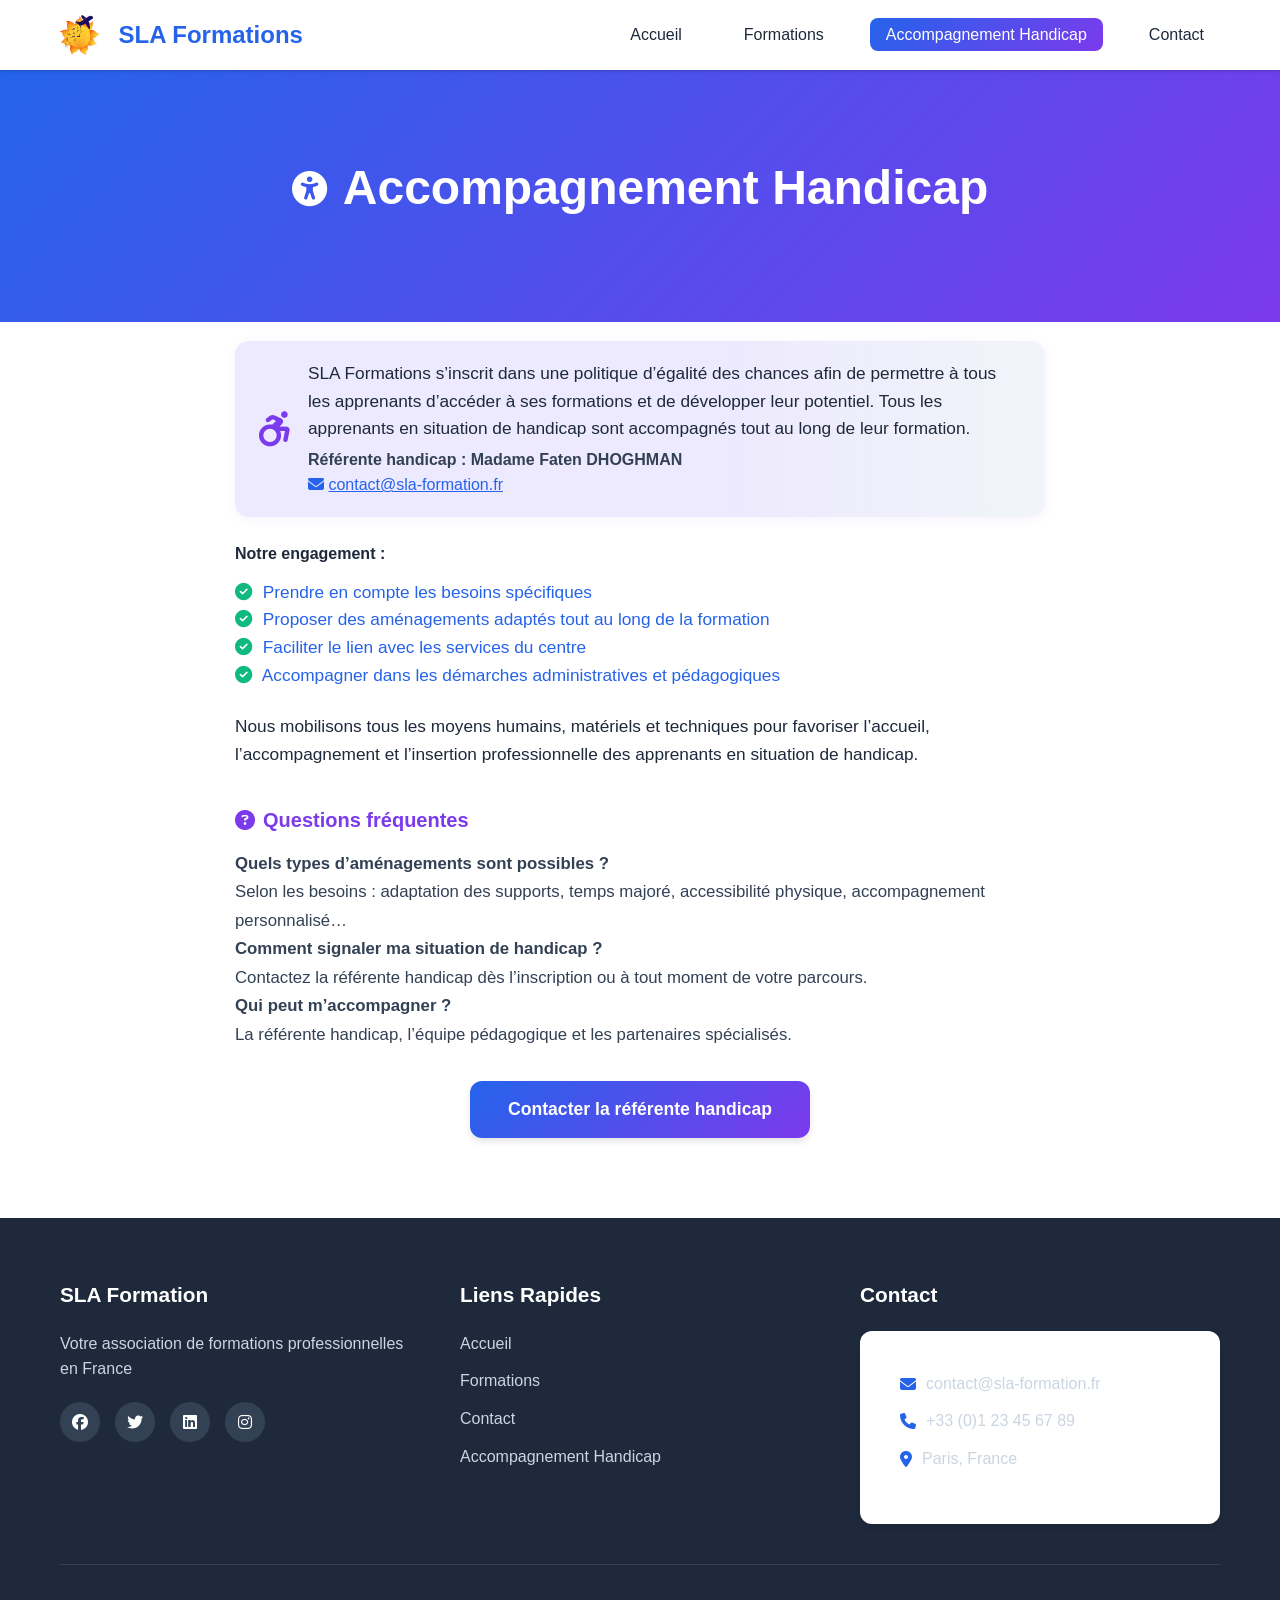
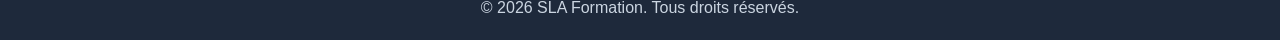
==== accompagnement-handicap.html @ e83dae28 "Initial commit: modernized and improved website design." ====
<!DOCTYPE html>
<html lang="fr">
<head>
    <meta charset="UTF-8">
    <meta name="viewport" content="width=device-width, initial-scale=1.0">
    <meta name="description" content="Accompagnement Handicap - SLA Formations">
    <title>Accompagnement Handicap | SLA Formations</title>
    <link rel="stylesheet" href="styles.css">
    <link rel="stylesheet" href="https://cdnjs.cloudflare.com/ajax/libs/font-awesome/6.4.0/css/all.min.css">
</head>
<body>
    <header>
        <nav class="navbar">
            <div class="container">
                <div class="logo">
                    <img src="images/sla_logo.png" alt="Logo SLA" style="height:40px; vertical-align:middle; margin-right:8px;">
                    <span>SLA Formations</span>
                </div>
                <button class="menu-toggle" id="menuToggle" aria-label="Menu">
                    <span></span>
                    <span></span>
                    <span></span>
                </button>
                <ul class="nav-menu" id="navMenu">
                    <li><a href="index.html">Accueil</a></li>
                    <li><a href="formations.html">Formations</a></li>
                    <li><a href="accompagnement-handicap.html" class="active">Accompagnement Handicap</a></li>
                    <li><a href="contact.html">Contact</a></li>
                </ul>
            </div>
        </nav>
    </header>
    <section class="page-header">
        <div class="container">
            <h1 style="display:flex;align-items:center;gap:16px;justify-content:center;">
                <i class="fa-solid fa-universal-access" style="color:white;font-size:2.2rem;"></i>
                Accompagnement Handicap
            </h1>
        </div>
    </section>
    <section class="about" style="padding-top: 0;">
        <div class="container" style="max-width: 850px;">
            <div class="accessibility-box" style="background:linear-gradient(90deg,#ede9fe 60%,#f1f5f9 100%);border-radius:14px;padding:1.2em 1.5em 1.2em 1.5em;box-shadow:0 2px 12px rgba(124,58,237,0.07);margin-bottom:1.5em;margin-top:1.2em;display:flex;align-items:center;gap:18px;">
                <i class="fa-solid fa-wheelchair-move" style="font-size:2.2rem;color:#7c3aed;"></i>
                <div>
                    <p style="font-size:1.08em;color:#1e293b;margin-bottom:0.2em;margin-top:0;">
                        SLA Formations s’inscrit dans une politique d’égalité des chances afin de permettre à tous les apprenants d’accéder à ses formations et de développer leur potentiel. Tous les apprenants en situation de handicap sont accompagnés tout au long de leur formation.
                    </p>
                    <p style="font-size:1em;color:#334155;margin:0;">
                        <strong>Référente handicap : Madame Faten DHOGHMAN</strong><br>
                        <i class="fa-solid fa-envelope" style="color:#2563eb;"></i> <a href="mailto:contact@sla-formation.fr" style="color:#2563eb;text-decoration:underline;">contact@sla-formation.fr</a>
                    </p>
                </div>
            </div>
            <div style="margin-bottom:1.5em;">
                <strong>Notre engagement :</strong>
                <ul style="margin-top:0.7em; margin-bottom:0.7em; color:#2563eb; font-size:1.08em;">
                    <li><i class="fa-solid fa-check-circle" style="color:#10b981;margin-right:6px;"></i> Prendre en compte les besoins spécifiques</li>
                    <li><i class="fa-solid fa-check-circle" style="color:#10b981;margin-right:6px;"></i> Proposer des aménagements adaptés tout au long de la formation</li>
                    <li><i class="fa-solid fa-check-circle" style="color:#10b981;margin-right:6px;"></i> Faciliter le lien avec les services du centre</li>
                    <li><i class="fa-solid fa-check-circle" style="color:#10b981;margin-right:6px;"></i> Accompagner dans les démarches administratives et pédagogiques</li>
                </ul>
            </div>
            <p style="font-size:1.08em; color:#1e293b;">
                Nous mobilisons tous les moyens humains, matériels et techniques pour favoriser l’accueil, l’accompagnement et l’insertion professionnelle des apprenants en situation de handicap.
            </p>

            <div class="faq-access" style="margin:2.2em 0 1.5em 0;">
                <h3 style="color:#7c3aed;font-size:1.25em;margin-bottom:0.7em;display:flex;align-items:center;gap:8px;"><i class="fa-solid fa-circle-question"></i> Questions fréquentes</h3>
                <ul style="color:#334155;font-size:1.05em;line-height:1.7;">
                    <li><strong>Quels types d’aménagements sont possibles ?</strong><br> Selon les besoins : adaptation des supports, temps majoré, accessibilité physique, accompagnement personnalisé…</li>
                    <li><strong>Comment signaler ma situation de handicap ?</strong><br> Contactez la référente handicap dès l’inscription ou à tout moment de votre parcours.</li>
                    <li><strong>Qui peut m’accompagner ?</strong><br> La référente handicap, l’équipe pédagogique et les partenaires spécialisés.</li>
                </ul>
            </div>
            <div style="text-align:center;margin-top:2em;">
                <a href="mailto:contact@sla-formation.fr" class="btn btn-primary" style="font-size:1.1em;padding:14px 38px;">Contacter la référente handicap</a>
            </div>
        </div>
    </section>
    <footer>
        <div class="container">
            <div class="footer-content">
                <div class="footer-section">
                    <h3>SLA Formation</h3>
                    <p>Votre association de formations professionnelles en France</p>
                    <div class="social-links">
                        <a href="#" aria-label="Facebook"><i class="fab fa-facebook"></i></a>
                        <a href="#" aria-label="Twitter"><i class="fab fa-twitter"></i></a>
                        <a href="#" aria-label="LinkedIn"><i class="fab fa-linkedin"></i></a>
                        <a href="#" aria-label="Instagram"><i class="fab fa-instagram"></i></a>
                    </div>
                </div>
                <div class="footer-section">
                    <h3>Liens Rapides</h3>
                    <ul>
                        <li><a href="index.html">Accueil</a></li>
                        <li><a href="formations.html">Formations</a></li>
                        <li><a href="contact.html">Contact</a></li>
                        <li><a href="accompagnement-handicap.html">Accompagnement Handicap</a></li>
                    </ul>
                </div>
                <div class="footer-section">
                    <h3>Contact</h3>
                    <ul class="contact-info">
                        <li><i class="fas fa-envelope"></i> contact@sla-formation.fr</li>
                        <li><i class="fas fa-phone"></i> +33 (0)1 23 45 67 89</li>
                        <li><i class="fas fa-map-marker-alt"></i> Paris, France</li>
                    </ul>
                </div>
            </div>
            <div class="footer-bottom">
                <p>&copy; 2026 SLA Formation. Tous droits réservés.</p>
            </div>
        </div>
    </footer>
    <script src="script.js"></script>
</body>
</html>
---- styles.css ----
/* ===================================
   VARIABLES CSS
   =================================== */
:root {
    --primary-color: #2563eb;
    --secondary-color: #7c3aed;
    --accent-color: #f59e0b;
    --success-color: #10b981;
    --danger-color: #ef4444;
    --dark: #1e293b;
    --dark-light: #334155;
    --gray: #64748b;
    --gray-light: #cbd5e1;
    --light: #f1f5f9;
    --white: #ffffff;
    --gradient: linear-gradient(135deg, var(--primary-color) 0%, var(--secondary-color) 100%);
    --shadow-sm: 0 1px 3px rgba(0,0,0,0.1);
    --shadow-md: 0 4px 6px rgba(0,0,0,0.1);
    --shadow-lg: 0 10px 25px rgba(0,0,0,0.15);
    --transition: all 0.3s ease;
    --border-radius: 12px;
}

/* ===================================
   RESET & BASE
   =================================== */
* {
    margin: 0;
    padding: 0;
    box-sizing: border-box;
}

html {
    scroll-behavior: smooth;
}

body {
    font-family: 'Segoe UI', Tahoma, Geneva, Verdana, sans-serif;
    line-height: 1.6;
    color: var(--dark);
    background-color: var(--white);
    overflow-x: hidden;
}

img {
    max-width: 100%;
    height: auto;
    display: block;
}

a {
    text-decoration: none;
    color: inherit;
    transition: var(--transition);
}

ul {
    list-style: none;
}

button {
    border: none;
    background: none;
    cursor: pointer;
    font-family: inherit;
}

/* ===================================
   UTILITIES
   =================================== */
.container {
    max-width: 1200px;
    margin: 0 auto;
    padding: 0 20px;
}

.btn {
    display: inline-block;
    padding: 12px 32px;
    border-radius: var(--border-radius);
    font-weight: 600;
    text-align: center;
    transition: var(--transition);
    cursor: pointer;
    font-size: 16px;
}

.btn-primary {
    background: var(--gradient);
    color: var(--white);
    box-shadow: var(--shadow-md);
}

.btn-primary:hover {
    transform: translateY(-2px);
    box-shadow: var(--shadow-lg);
}

.btn-secondary {
    background: var(--white);
    color: var(--primary-color);
    border: 2px solid var(--primary-color);
}

.btn-secondary:hover {
    background: var(--primary-color);
    color: var(--white);
}

.btn-light {
    background: var(--white);
    color: var(--primary-color);
}

.btn-light:hover {
    background: var(--light);
}

.section-header {
    text-align: center;
    margin-bottom: 50px;
}

.section-header h2 {
    font-size: 2.5rem;
    color: var(--dark);
    margin-bottom: 10px;
}

.divider {
    width: 80px;
    height: 4px;
    background: var(--gradient);
    margin: 0 auto;
    border-radius: 2px;
}

/* ===================================
   NAVIGATION
   =================================== */
header {
    background: var(--white);
    box-shadow: var(--shadow-sm);
    position: sticky;
    top: 0;
    z-index: 1000;
}

.navbar {
    padding: 15px 0;
}

.navbar .container {
    display: flex;
    justify-content: space-between;
    align-items: center;
}

.logo {
    display: flex;
    align-items: center;
    gap: 10px;
    font-size: 1.5rem;
    font-weight: 700;
    color: var(--primary-color);
}

.logo i {
    font-size: 2rem;
}

.nav-menu {
    display: flex;
    gap: 30px;
    align-items: center;
}

.nav-menu a {
    font-weight: 500;
    color: var(--dark);
    padding: 8px 16px;
    border-radius: 8px;
    transition: var(--transition);
}

.nav-menu a:hover,
.nav-menu a.active {
    background: var(--gradient);
    color: var(--white);
}

.menu-toggle {
    display: none;
    flex-direction: column;
    gap: 5px;
    cursor: pointer;
    padding: 5px;
}

.menu-toggle span {
    width: 25px;
    height: 3px;
    background: var(--dark);
    border-radius: 2px;
    transition: var(--transition);
}

/* ===================================
   HERO SECTION
   =================================== */
.hero {
    background: var(--gradient);
    color: var(--white);
    padding: 120px 0 150px;
    position: relative;
    overflow: hidden;
    min-height: 500px;
    display: flex;
    align-items: center;
}

.hero .container {
    position: relative;
    z-index: 10;
    width: 100%;
}

.hero-content {
    text-align: center;
    position: relative;
    z-index: 10;
}

.hero h1 {
    font-size: 3.5rem;
    margin-bottom: 20px;
    font-weight: 800;
    color: var(--white);
}

.hero-subtitle {
    font-size: 1.3rem;
    margin-bottom: 40px;
    opacity: 0.95;
    color: var(--white);
}

.hero-buttons {
    display: flex;
    gap: 20px;
    justify-content: center;
    flex-wrap: wrap;
}

.hero-wave {
    position: absolute;
    bottom: 0;
    left: 0;
    width: 100%;
    z-index: 1;
    pointer-events: none;
}

.hero-wave svg {
    display: block;
    width: 100%;
    height: auto;
}

/* Animations */
@keyframes fadeIn {
    from {
        opacity: 0;
        transform: translateY(20px);
    }
    to {
        opacity: 1;
        transform: translateY(0);
    }
}

.animate-fade-in {
    animation: fadeIn 0.8s ease-out forwards;
}

.animate-fade-in-delay {
    animation: fadeIn 0.8s ease-out 0.2s both;
}

.animate-fade-in-delay-2 {
    animation: fadeIn 0.8s ease-out 0.4s both;
}

/* ===================================
   ABOUT SECTION
   =================================== */
.about {
    padding: 80px 0;
    background: var(--white);
}

.about-text h3 {
    font-size: 2rem;
    color: var(--dark);
    margin-bottom: 20px;
}

.about-text p {
    font-size: 1.1rem;
    color: var(--gray);
    margin-bottom: 20px;
    line-height: 1.8;
}

.features-grid {
    display: grid;
    grid-template-columns: repeat(auto-fit, minmax(250px, 1fr));
    gap: 30px;
    margin-top: 50px;
}

.feature-card {
    text-align: center;
    padding: 30px;
    border-radius: var(--border-radius);
    background: var(--light);
    transition: var(--transition);
}

.feature-card:hover {
    transform: translateY(-5px);
    box-shadow: var(--shadow-lg);
}

.feature-card i {
    font-size: 3rem;
    color: var(--primary-color);
    margin-bottom: 15px;
}

.feature-card h4 {
    font-size: 1.3rem;
    margin-bottom: 10px;
    color: var(--dark);
}

.feature-card p {
    color: var(--gray);
}

/* ===================================
   VALUES SECTION
   =================================== */
.values {
    padding: 80px 0;
    background: var(--light);
}

.values-grid {
    display: grid;
    grid-template-columns: repeat(auto-fit, minmax(300px, 1fr));
    gap: 40px;
}

.value-item {
    text-align: center;
    background: #fff;
    border-radius: 16px;
    box-shadow: 0 4px 18px rgba(37,99,235,0.08), 0 1.5px 4px rgba(124,58,237,0.06);
    padding: 32px 24px 28px 24px;
    transition: box-shadow 0.25s, transform 0.25s;
    border: 1.5px solid #e0e7ef;
}

@keyframes valueCardFadeIn {
    to {
        opacity: 1;
        transform: translateY(0);
    }
}

.value-item:hover {
    box-shadow: 0 8px 32px rgba(37,99,235,0.13), 0 2px 8px rgba(124,58,237,0.10);
    transform: translateY(-4px) scale(1.025);
    border-color: #c7d2fe;
}

.value-item:hover {
    box-shadow: 0 8px 32px rgba(37,99,235,0.13), 0 2px 8px rgba(124,58,237,0.10);
    transform: translateY(-4px) scale(1.025);
    border-color: #c7d2fe;
}

.value-icon {
    width: 80px;
    height: 80px;
    background: var(--gradient);
    color: var(--white);
    border-radius: 50%;
    display: flex;
    align-items: center;
    justify-content: center;
    margin: 0 auto 20px;
    font-size: 2rem;
}

.value-item h3 {
    font-size: 1.5rem;
    margin-bottom: 15px;
    color: var(--dark);
}

.value-item p {
    color: var(--gray);
    line-height: 1.7;
}

/* ===================================
   CTA SECTION
   =================================== */
.cta {
    padding: 80px 0;
    background: var(--gradient);
    color: var(--white);
    text-align: center;
}

.cta h2 {
    font-size: 2.5rem;
    margin-bottom: 20px;
}

.cta p {
    font-size: 1.2rem;
    margin-bottom: 30px;
    opacity: 0.95;
}

/* ===================================
   PAGE HEADER
   =================================== */
.page-header {
    background: var(--gradient);
    color: var(--white);
    padding: 80px 0;
    text-align: center;
}

.page-header h1 {
    font-size: 3rem;
    margin-bottom: 15px;
}

.page-header p {
    font-size: 1.2rem;
    opacity: 0.95;
}

/* ===================================
   FORMATIONS FILTERS
   =================================== */
.formations-filters {
    padding: 40px 0;
    background: var(--white);
}

.filters {
    display: flex;
    gap: 15px;
    justify-content: center;
    flex-wrap: wrap;
}

.filter-btn {
    padding: 10px 25px;
    border-radius: 25px;
    background: var(--light);
    color: var(--dark);
    font-weight: 500;
    transition: var(--transition);
}

.filter-btn:hover,
.filter-btn.active {
    background: var(--gradient);
    color: var(--white);
    transform: translateY(-2px);
}

/* ===================================
   FORMATIONS CATALOG
   =================================== */
.formations-catalog {
    padding: 60px 0 80px;
    background: var(--light);
}

.formations-grid {
    display: grid;
    grid-template-columns: repeat(auto-fill, minmax(320px, 1fr));
    gap: 30px;
}

.formation-card {
    background: var(--white);
    border-radius: var(--border-radius);
    padding: 30px;
    box-shadow: var(--shadow-sm);
    transition: var(--transition);
    display: flex;
    flex-direction: column;
}

.formation-card:hover {
    transform: translateY(-5px);
    box-shadow: var(--shadow-lg);
}

.formation-badge {
    width: 80px;
    height: 80px;
    background: var(--gradient);
    color: var(--white);
    border-radius: 50%;
    display: flex;
    align-items: center;
    justify-content: center;
    font-size: 2rem;
    margin-bottom: 20px;
}

.formation-card h3 {
    font-size: 1.5rem;
    margin-bottom: 10px;
    color: var(--dark);
}

.formation-duration {
    color: var(--gray);
    font-size: 0.95rem;
    margin-bottom: 15px;
    display: flex;
    align-items: center;
    gap: 8px;
}

.formation-description {
    color: var(--gray);
    margin-bottom: 20px;
    line-height: 1.6;
    flex-grow: 1;
}

.formation-highlights {
    margin-bottom: 25px;
}

.formation-highlights li {
    color: var(--gray);
    margin-bottom: 8px;
    display: flex;
    align-items: center;
    gap: 10px;
}

.formation-highlights i {
    color: var(--success-color);
}

/* ===================================
   CONTACT SECTION
   =================================== */
.contact-section {
    padding: 60px 0 80px;
    background: var(--light);
}

.contact-wrapper {
    display: grid;
    grid-template-columns: 1fr 1.5fr;
    gap: 50px;
    align-items: start;
}

.contact-info {
    background: var(--white);
    padding: 40px;
    border-radius: var(--border-radius);
    box-shadow: var(--shadow-md);
}

.contact-info h2 {
    font-size: 2rem;
    margin-bottom: 15px;
    color: var(--dark);
}

.contact-info > p {
    color: var(--gray);
    margin-bottom: 30px;
}

.contact-item {
    display: flex;
    gap: 20px;
    margin-bottom: 30px;
}

.contact-icon {
    width: 50px;
    height: 50px;
    background: var(--gradient);
    color: var(--white) !important;
    border-radius: 50%;
    display: flex;
    align-items: center;
    justify-content: center;
    flex-shrink: 0;
}

.contact-icon i,
.contact-icon svg {
    color: var(--white) !important;
}

.contact-details h3 {
    font-size: 1.1rem;
    margin-bottom: 8px;
    color: var(--dark);
}

.contact-details p {
    color: var(--gray);
    line-height: 1.6;
}

.social-media {
    margin-top: 40px;
}

.social-media h3 {
    margin-bottom: 15px;
    color: var(--dark);
}

.social-links-large {
    display: flex;
    gap: 15px;
}

.social-links-large a {
    flex-direction: column;
    width: 60px;
    height: 60px;
    background: var(--gradient);
    color: var(--white);
    border-radius: 50%;
    display: flex;
    align-items: center;
    justify-content: center;
    font-size: 1.5rem;
    transition: var(--transition);
    position: relative;
    text-align: center;
    gap: 2px;
    padding: 0;
    border: none;
    outline: none;
}

.social-links-large a i {
    color: var(--white) !important;
}
.social-links-large a:visited i {
    color: var(--white) !important;
}
.social-links-large a:hover i {
    color: var(--white) !important;
}

.social-links-large a:hover {
    transform: translateY(-3px) scale(1.08);
    box-shadow: var(--shadow-md);
    background: var(--secondary-color);
}

.social-label {
    display: block;
    font-size: 0.7rem;
    color: var(--white);
    margin-top: 2px;
    font-weight: 500;
    letter-spacing: 0.01em;
    text-shadow: 0 1px 2px rgba(30,41,59,0.18);
    pointer-events: none;
}

/* ===================================
   CONTACT FORM
   =================================== */
.contact-form-wrapper {
    background: var(--white);
    padding: 40px;
    border-radius: var(--border-radius);
    box-shadow: var(--shadow-md);
}

.contact-form-wrapper h2 {
    font-size: 2rem;
    margin-bottom: 30px;
    color: var(--dark);
}

.contact-form {
    display: flex;
    flex-direction: column;
    gap: 20px;
}

.form-group {
    display: flex;
    flex-direction: column;
}

.form-group label {
    margin-bottom: 8px;
    font-weight: 500;
    color: var(--dark);
}

.required {
    color: var(--danger-color);
}

.form-group input,
.form-group select,
.form-group textarea {
    padding: 12px 15px;
    border: 2px solid var(--gray-light);
    border-radius: 8px;
    font-family: inherit;
    font-size: 1rem;
    transition: var(--transition);
}

.form-group input:focus,
.form-group select:focus,
.form-group textarea:focus {
    outline: none;
    border-color: var(--primary-color);
    box-shadow: 0 0 0 3px rgba(37, 99, 235, 0.1);
}

.form-group textarea {
    resize: vertical;
    min-height: 120px;
}

.checkbox-group {
    flex-direction: row;
    align-items: flex-start;
    gap: 10px;
}

.checkbox-group input[type="checkbox"] {
    width: 20px;
    height: 20px;
    margin-top: 2px;
    cursor: pointer;
}

.checkbox-group label {
    margin-bottom: 0;
    font-weight: 400;
    flex: 1;
}

.form-message {
    padding: 15px;
    border-radius: 8px;
    margin-top: 15px;
    display: none;
    font-weight: 500;
}

.form-message.success {
    background: #d1fae5;
    color: #065f46;
    border: 1px solid #10b981;
    display: block;
}

.form-message.error {
    background: #fee2e2;
    color: #991b1b;
    border: 1px solid #ef4444;
    display: block;
}

/* ===================================
   MAP SECTION
   =================================== */
.map-section {
    padding: 60px 0 80px;
    background: var(--white);
}

.map-section h2 {
    text-align: center;
    font-size: 2.5rem;
    margin-bottom: 40px;
    color: var(--dark);
}

.map-placeholder {
    background: var(--light);
    padding: 80px 40px;
    border-radius: var(--border-radius);
    text-align: center;
}

.map-placeholder i {
    font-size: 4rem;
    color: var(--primary-color);
    margin-bottom: 20px;
}

.map-placeholder p {
    font-size: 1.2rem;
    color: var(--gray);
    margin-bottom: 10px;
}

.map-placeholder small {
    color: var(--gray);
}

/* ===================================
   FOOTER
   =================================== */
footer {
    background: var(--dark);
    color: var(--white);
    padding: 60px 0 20px;
}

.footer-content {
    display: grid;
    grid-template-columns: repeat(auto-fit, minmax(250px, 1fr));
    gap: 40px;
    margin-bottom: 40px;
}

.footer-section h3 {
    margin-bottom: 20px;
    font-size: 1.3rem;
}

.footer-section p {
    color: var(--gray-light);
    line-height: 1.6;
    margin-bottom: 20px;
}

.footer-section ul li {
    margin-bottom: 12px;
}

.footer-section ul li a {
    color: var(--gray-light);
    transition: var(--transition);
}

.footer-section ul li a:hover {
    color: var(--white);
    padding-left: 5px;
}

.contact-info li {
    display: flex;
    align-items: center;
    gap: 10px;
    color: var(--gray-light);
}

.contact-info i {
    color: var(--primary-color);
}

.social-links {
    display: flex;
    gap: 15px;
}

.social-links a {
    width: 40px;
    height: 40px;
    background: var(--dark-light);
    border-radius: 50%;
    display: flex;
    align-items: center;
    justify-content: center;
    transition: var(--transition);
}

.social-links a:hover {
    background: var(--primary-color);
    transform: translateY(-3px);
}

.footer-bottom {
    border-top: 1px solid var(--dark-light);
    padding-top: 30px;
    text-align: center;
    color: var(--gray-light);
}

/* ===================================
   RESPONSIVE DESIGN
   =================================== */

/* Large Screens */
@media (min-width: 1400px) {
    .hero {
        padding: 150px 0 180px;
        min-height: 600px;
    }

    .hero h1 {
        font-size: 4rem;
    }

    .hero-subtitle {
        font-size: 1.5rem;
    }
}

/* Tablets */
@media (max-width: 768px) {
    .hero h1 {
        font-size: 2.5rem;
    }

    .hero-subtitle {
        font-size: 1.1rem;
    }

    .section-header h2 {
        font-size: 2rem;
    }

    .page-header h1 {
        font-size: 2.2rem;
    }

    .contact-wrapper {
        grid-template-columns: 1fr;
    }

    .nav-menu {
        position: fixed;
        top: 70px;
        right: -100%;
        width: 100%;
        max-width: 300px;
        background: var(--white);
        flex-direction: column;
        padding: 30px;
        box-shadow: var(--shadow-lg);
        transition: var(--transition);
        height: calc(100vh - 70px);
        align-items: flex-start;
    }

    .nav-menu.active {
        right: 0;
    }

    .menu-toggle {
        display: flex;
    }

    .menu-toggle.active span:nth-child(1) {
        transform: rotate(45deg) translate(7px, 7px);
    }

    .menu-toggle.active span:nth-child(2) {
        opacity: 0;
    }

    .menu-toggle.active span:nth-child(3) {
        transform: rotate(-45deg) translate(7px, -7px);
    }

    .features-grid,
    .formations-grid {
        grid-template-columns: 1fr;
    }

    .hero-buttons {
        flex-direction: column;
        align-items: center;
    }

    .filters {
        justify-content: flex-start;
        overflow-x: auto;
        padding-bottom: 10px;
    }

    .filter-btn {
        white-space: nowrap;
    }
}

/* Mobile */
@media (max-width: 480px) {
    .hero {
        padding: 80px 0 60px;
    }

    .hero h1 {
        font-size: 2rem;
    }

    .hero-subtitle {
        font-size: 1rem;
    }

    .btn {
        padding: 10px 24px;
        font-size: 14px;
    }

    .about,
    .values,
    .cta,
    .formations-catalog,
    .contact-section,
    .map-section {
        padding: 40px 0;
    }

    .section-header h2 {
        font-size: 1.8rem;
    }

    .feature-card,
    .contact-info,
    .contact-form-wrapper {
        padding: 25px;
    }

    .logo {
        font-size: 1.2rem;
    }

    .logo i {
        font-size: 1.5rem;
    }

    .footer-content {
        grid-template-columns: 1fr;
        gap: 30px;
    }
}

/* Hide formations by category */
.formation-card.hidden {
    display: none;
}
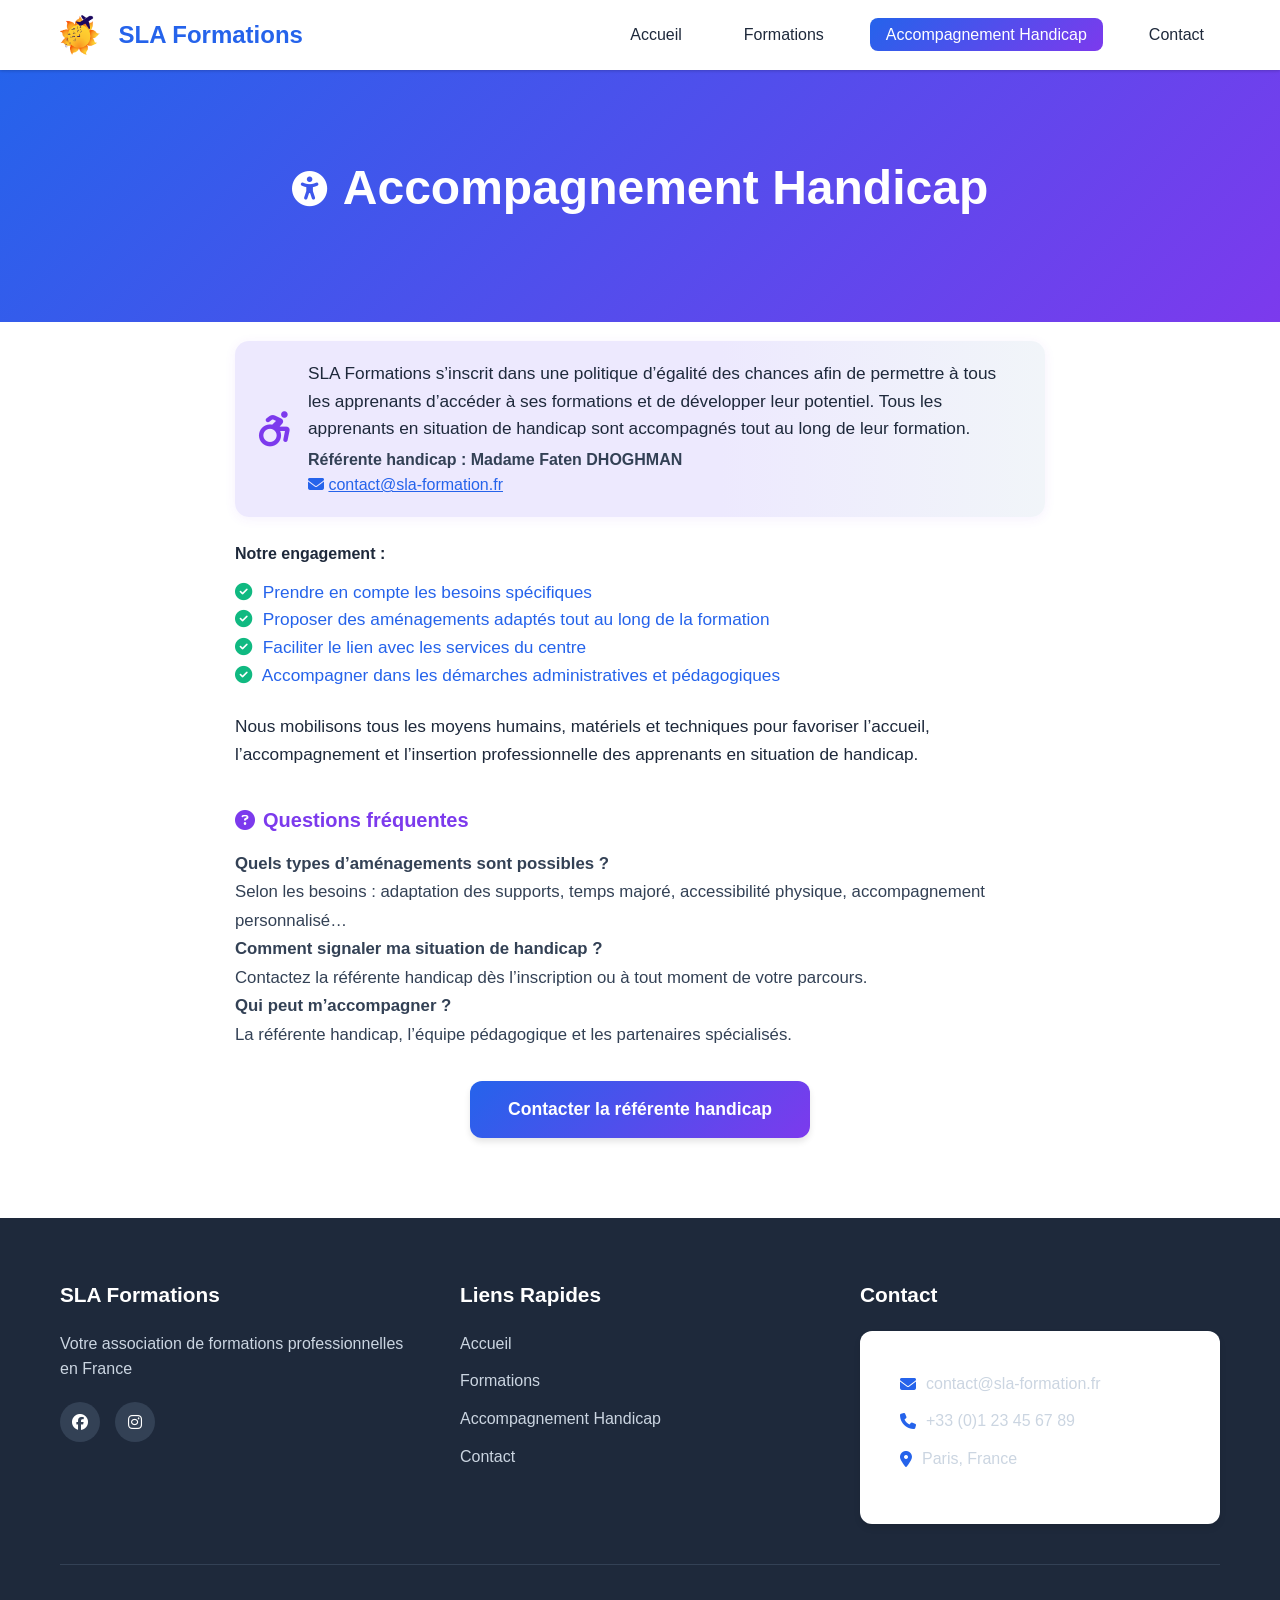
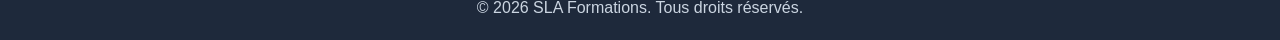
==== commit 321db103: "17-03-2026" ====
--- a/accompagnement-handicap.html
+++ b/accompagnement-handicap.html
@@ -82,12 +82,10 @@
         <div class="container">
             <div class="footer-content">
                 <div class="footer-section">
-                    <h3>SLA Formation</h3>
+                    <h3>SLA Formations</h3>
                     <p>Votre association de formations professionnelles en France</p>
                     <div class="social-links">
                         <a href="#" aria-label="Facebook"><i class="fab fa-facebook"></i></a>
-                        <a href="#" aria-label="Twitter"><i class="fab fa-twitter"></i></a>
-                        <a href="#" aria-label="LinkedIn"><i class="fab fa-linkedin"></i></a>
                         <a href="#" aria-label="Instagram"><i class="fab fa-instagram"></i></a>
                     </div>
                 </div>
@@ -96,8 +94,8 @@
                     <ul>
                         <li><a href="index.html">Accueil</a></li>
                         <li><a href="formations.html">Formations</a></li>
+                        <li><a href="accompagnement-handicap.html">Accompagnement Handicap</a></li>
                         <li><a href="contact.html">Contact</a></li>
-                        <li><a href="accompagnement-handicap.html">Accompagnement Handicap</a></li>
                     </ul>
                 </div>
                 <div class="footer-section">
@@ -110,7 +108,7 @@
                 </div>
             </div>
             <div class="footer-bottom">
-                <p>&copy; 2026 SLA Formation. Tous droits réservés.</p>
+                <p>&copy; 2026 SLA Formations. Tous droits réservés.</p>
             </div>
         </div>
     </footer>
--- a/styles.css
+++ b/styles.css
@@ -347,6 +347,115 @@
 .feature-card p {
     color: var(--gray);
 }
+/* ===================================
+   TEAM SECTION
+   =================================== */
+.team {
+    padding: 80px 0;
+    background: var(--white);
+}
+
+.team-grid {
+    display: grid;
+    grid-template-columns: repeat(auto-fit, minmax(320px, 1fr));
+    gap: 40px;
+    margin-top: 40px;
+}
+
+.team-member {
+    background: var(--white);
+    border-radius: 16px;
+    overflow: hidden;
+    box-shadow: 0 4px 18px rgba(37,99,235,0.08);
+    transition: transform 0.3s ease, box-shadow 0.3s ease;
+    border: 1px solid #e0e7ef;
+}
+
+.team-member:hover {
+    transform: translateY(-8px);
+    box-shadow: 0 12px 40px rgba(37,99,235,0.15);
+}
+
+.member-image {
+    width: 100%;
+    height: 320px;
+    overflow: hidden;
+    background: linear-gradient(135deg, #e0e7ff 0%, #ddd6fe 100%);
+    position: relative;
+}
+
+.member-image img {
+    width: 100%;
+    height: 100%;
+    object-fit: cover;
+    transition: transform 0.4s ease;
+}
+
+.team-member:hover .member-image img {
+    transform: scale(1.08);
+}
+
+.member-info {
+    padding: 28px 24px;
+    text-align: center;
+}
+
+.member-info h3 {
+    font-size: 1.5rem;
+    color: var(--dark);
+    margin-bottom: 8px;
+    font-weight: 700;
+}
+
+.member-role {
+    color: var(--primary-color);
+    font-weight: 600;
+    font-size: 1rem;
+    margin-bottom: 15px;
+    text-transform: uppercase;
+    letter-spacing: 0.5px;
+}
+
+.member-bio {
+    color: var(--gray);
+    line-height: 1.7;
+    margin-bottom: 20px;
+    font-size: 0.95rem;
+}
+
+.member-specialties {
+    display: flex;
+    flex-wrap: wrap;
+    gap: 10px;
+    justify-content: center;
+    margin-top: 20px;
+}
+
+.specialty-tag {
+    display: inline-flex;
+    align-items: center;
+    gap: 6px;
+    background: linear-gradient(135deg, #eff6ff 0%, #f5f3ff 100%);
+    color: var(--primary-color);
+    padding: 8px 16px;
+    border-radius: 20px;
+    font-size: 0.85rem;
+    font-weight: 500;
+    border: 1px solid #dbeafe;
+    transition: all 0.3s ease;
+}
+
+.specialty-tag:hover {
+    background: linear-gradient(135deg, var(--primary-color) 0%, var(--secondary-color) 100%);
+    color: var(--white);
+    border-color: var(--primary-color);
+    transform: translateY(-2px);
+    box-shadow: 0 4px 12px rgba(37,99,235,0.2);
+}
+
+.specialty-tag i {
+    font-size: 0.9rem;
+}
 
 /* ===================================
    VALUES SECTION
@@ -469,15 +578,22 @@
     gap: 15px;
     justify-content: center;
     flex-wrap: wrap;
+    align-items: center;
 }
 
 .filter-btn {
-    padding: 10px 25px;
+    padding: 12px 25px;
     border-radius: 25px;
     background: var(--light);
     color: var(--dark);
     font-weight: 500;
     transition: var(--transition);
+    border: 2px solid transparent;
+    white-space: nowrap;
+    height: fit-content;
+    display: inline-flex;
+    align-items: center;
+    justify-content: center;
 }
 
 .filter-btn:hover,
@@ -485,6 +601,7 @@
     background: var(--gradient);
     color: var(--white);
     transform: translateY(-2px);
+    border-color: var(--primary-color);
 }
 
 /* ===================================
@@ -497,8 +614,11 @@
 
 .formations-grid {
     display: grid;
-    grid-template-columns: repeat(auto-fill, minmax(320px, 1fr));
+    grid-template-columns: repeat(auto-fit, minmax(320px, 1fr));
     gap: 30px;
+    justify-content: center;
+    max-width: 700px;
+    margin: 0 auto;
 }
 
 .formation-card {
@@ -525,11 +645,14 @@
     display: flex;
     align-items: center;
     justify-content: center;
-    font-size: 2rem;
-    margin-bottom: 20px;
+    font-size: 2.2rem;
+    margin: 0 auto 20px auto;
+    box-shadow: 0 4px 18px rgba(37,99,235,0.10);
+    text-align: center;
 }
 
 .formation-card h3 {
+    text-align: center;
     font-size: 1.5rem;
     margin-bottom: 10px;
     color: var(--dark);
@@ -541,7 +664,17 @@
     margin-bottom: 15px;
     display: flex;
     align-items: center;
+    justify-content: center;
     gap: 8px;
+}
+
+.formation-short-desc {
+    text-align: center;
+    color: var(--dark-light);
+    line-height: 1.7;
+    margin-bottom: 25px;
+    font-size: 0.98rem;
+    flex-grow: 1;
 }
 
 .formation-description {
@@ -549,10 +682,17 @@
     margin-bottom: 20px;
     line-height: 1.6;
     flex-grow: 1;
+    text-align: center;
 }
 
 .formation-highlights {
     margin-bottom: 25px;
+    display: flex;
+    flex-wrap: wrap;
+    gap: 10px;
+    justify-content: center;
+    min-height: 60px;
+    align-items: flex-start;
 }
 
 .formation-highlights li {
@@ -565,6 +705,50 @@
 
 .formation-highlights i {
     color: var(--success-color);
+}
+
+.highlight-tag {
+    display: inline-flex;
+    align-items: center;
+    gap: 8px;
+    background: linear-gradient(135deg, #eff6ff 0%, #f5f3ff 100%);
+    color: var(--primary-color);
+    padding: 8px 16px;
+    border-radius: 20px;
+    font-size: 0.85rem;
+    font-weight: 500;
+    border: 1px solid #dbeafe;
+    transition: all 0.3s ease;
+}
+
+.highlight-tag:hover {
+    background: linear-gradient(135deg, var(--primary-color) 0%, var(--secondary-color) 100%);
+    color: var(--white);
+    border-color: var(--primary-color);
+    transform: translateY(-2px);
+    box-shadow: 0 4px 12px rgba(37,99,235,0.2);
+}
+
+.highlight-tag i {
+    font-size: 0.9rem;
+}
+
+.formation-actions {
+    display: flex;
+    gap: 12px;
+    justify-content: center;
+    margin-top: auto;
+    flex-wrap: wrap;
+}
+
+.formation-actions .btn {
+    flex: 1;
+    min-width: 140px;
+}
+
+.formation-card p{
+    text-align: center;
+    margin-bottom: 25px;
 }
 
 /* ===================================
@@ -993,7 +1177,8 @@
     }
 
     .features-grid,
-    .formations-grid {
+    .formations-grid,
+    .team-grid {
         grid-template-columns: 1fr;
     }
 
@@ -1034,6 +1219,7 @@
 
     .about,
     .values,
+    .team,
     .cta,
     .formations-catalog,
     .contact-section,
@@ -1065,6 +1251,710 @@
     }
 }
 
+/* ===================================
+   FORMATION DETAIL PAGE
+   =================================== */
+.formation-detail {
+    padding: 60px 0;
+    background: var(--light);
+}
+
+.formation-content {
+    display: grid;
+    grid-template-columns: 350px 1fr;
+    gap: 40px;
+    align-items: start;
+}
+
+/* Sidebar */
+.formation-sidebar {
+    position: sticky;
+    top: 100px;
+    display: flex;
+    flex-direction: column;
+    gap: 25px;
+}
+
+.info-card {
+    background: var(--white);
+    border-radius: 16px;
+    padding: 28px;
+    box-shadow: 0 4px 18px rgba(37,99,235,0.08);
+    border: 1px solid #e0e7ef;
+}
+
+.info-card h3 {
+    font-size: 1.3rem;
+    color: var(--dark);
+    margin-bottom: 20px;
+    display: flex;
+    align-items: center;
+    gap: 10px;
+}
+
+.info-card h3 i {
+    color: var(--primary-color);
+}
+
+.info-list {
+    list-style: none;
+    display: flex;
+    flex-direction: column;
+    gap: 18px;
+}
+
+.info-list li {
+    display: flex;
+    gap: 15px;
+    align-items: flex-start;
+}
+
+.info-list li i {
+    color: var(--primary-color);
+    font-size: 1.3rem;
+    margin-top: 2px;
+    min-width: 24px;
+}
+
+.info-list li div {
+    flex: 1;
+}
+
+.info-list li strong {
+    display: block;
+    color: var(--dark);
+    font-size: 0.95rem;
+    margin-bottom: 4px;
+}
+
+.info-list li span {
+    color: var(--gray);
+    font-size: 0.95rem;
+}
+
+.highlight-card {
+    background: linear-gradient(135deg, #eff6ff 0%, #f5f3ff 100%);
+    border-color: #c7d2fe;
+}
+
+.included-list {
+    list-style: none;
+    display: flex;
+    flex-direction: column;
+    gap: 12px;
+}
+
+.included-list li {
+    display: flex;
+    align-items: center;
+    gap: 12px;
+    color: var(--dark);
+    font-weight: 500;
+}
+
+.included-list li i {
+    color: var(--success-color);
+    font-size: 1.1rem;
+}
+
+.cta-card {
+    background: var(--gradient);
+    color: var(--white);
+    border-radius: 16px;
+    padding: 28px;
+    text-align: center;
+}
+
+.cta-card h3 {
+    font-size: 1.4rem;
+    margin-bottom: 12px;
+}
+
+.cta-card p {
+    margin-bottom: 20px;
+    opacity: 0.95;
+}
+
+.btn-block {
+    width: 100%;
+    display: block;
+}
+
+.btn-large {
+    padding: 16px 40px;
+    font-size: 1.05rem;
+}
+
+/* Main Content */
+.formation-main {
+    background: var(--white);
+    border-radius: 16px;
+    padding: 40px;
+    box-shadow: 0 4px 18px rgba(37,99,235,0.08);
+}
+
+.content-section {
+    margin-bottom: 50px;
+}
+
+.content-section:last-child {
+    margin-bottom: 0;
+}
+
+.content-section h2 {
+    font-size: 2rem;
+    color: var(--dark);
+    margin-bottom: 20px;
+    display: flex;
+    align-items: center;
+    gap: 12px;
+}
+
+.content-section h2 i {
+    color: var(--primary-color);
+    font-size: 1.8rem;
+}
+
+.lead {
+    font-size: 1.15rem;
+    line-height: 1.8;
+    color: var(--dark-light);
+    font-weight: 500;
+}
+
+.content-section p {
+    line-height: 1.8;
+    color: var(--gray);
+    margin-bottom: 15px;
+}
+
+/* Amadeus Stats */
+.amadeus-stats {
+    display: grid;
+    grid-template-columns: repeat(auto-fit, minmax(150px, 1fr));
+    gap: 25px;
+    margin: 30px 0;
+}
+
+.stat-item {
+    text-align: center;
+    padding: 25px 15px;
+    background: linear-gradient(135deg, #eff6ff 0%, #f5f3ff 100%);
+    border-radius: 12px;
+    border: 1px solid #dbeafe;
+    transition: transform 0.3s ease;
+}
+
+.stat-item:hover {
+    transform: translateY(-5px);
+}
+
+.stat-icon {
+    font-size: 2.5rem;
+    color: var(--primary-color);
+    margin-bottom: 12px;
+}
+
+.stat-number {
+    font-size: 2rem;
+    font-weight: 800;
+    color: var(--dark);
+    margin-bottom: 8px;
+}
+
+.stat-label {
+    color: var(--gray);
+    font-size: 0.9rem;
+    font-weight: 500;
+}
+
+.highlight-text {
+    background: linear-gradient(135deg, #eff6ff 0%, #f5f3ff 100%);
+    border-left: 4px solid var(--primary-color);
+    padding: 20px 25px;
+    border-radius: 8px;
+    font-style: italic;
+    color: var(--dark-light);
+    margin: 25px 0;
+    font-size: 1.05rem;
+}
+
+.highlight-text i {
+    color: var(--primary-color);
+    font-size: 0.8rem;
+}
+
+/* Program List */
+.program-list {
+    list-style: none;
+    margin: 20px 0;
+}
+
+.program-list li {
+    display: flex;
+    align-items: flex-start;
+    gap: 12px;
+    margin-bottom: 12px;
+    color: var(--dark-light);
+}
+
+.program-list li i {
+    color: var(--success-color);
+    margin-top: 4px;
+    font-size: 1.1rem;
+}
+
+.info-box {
+    background: #fef3c7;
+    border-left: 4px solid #f59e0b;
+    padding: 20px 25px;
+    border-radius: 8px;
+    margin: 25px 0;
+    display: flex;
+    gap: 15px;
+}
+
+.info-box i {
+    color: #f59e0b;
+    font-size: 1.5rem;
+    margin-top: 2px;
+}
+
+.info-box p {
+    margin: 0;
+    color: var(--dark-light);
+}
+
+/* Career Box */
+.career-box {
+    background: linear-gradient(135deg, #eff6ff 0%, #f5f3ff 100%);
+    border-radius: 12px;
+    padding: 30px;
+    border: 2px solid #c7d2fe;
+}
+
+.career-box h3 {
+    color: var(--primary-color);
+    font-size: 1.4rem;
+    margin-bottom: 15px;
+}
+
+.career-box p {
+    margin: 0;
+    color: var(--dark-light);
+    font-size: 1.05rem;
+}
+
+/* Objectives Grid */
+.objectives-grid {
+    display: grid;
+    grid-template-columns: repeat(auto-fit, minmax(220px, 1fr));
+    gap: 25px;
+    margin-top: 30px;
+}
+
+.objective-card {
+    background: var(--white);
+    border: 2px solid #e0e7ef;
+    border-radius: 12px;
+    padding: 25px;
+    text-align: center;
+    transition: all 0.3s ease;
+}
+
+.objective-card:hover {
+    border-color: var(--primary-color);
+    box-shadow: 0 8px 24px rgba(37,99,235,0.12);
+    transform: translateY(-5px);
+}
+
+.objective-card i {
+    font-size: 2.5rem;
+    color: var(--primary-color);
+    margin-bottom: 15px;
+}
+
+.objective-card h4 {
+    color: var(--dark);
+    font-size: 1.1rem;
+    margin-bottom: 10px;
+}
+
+.objective-card p {
+    margin: 0;
+    font-size: 0.9rem;
+    color: var(--gray);
+}
+
+/* Audience Grid */
+.audience-grid {
+    display: grid;
+    grid-template-columns: repeat(auto-fit, minmax(200px, 1fr));
+    gap: 20px;
+    margin-top: 25px;
+}
+
+.audience-item {
+    display: flex;
+    align-items: center;
+    gap: 15px;
+    background: linear-gradient(135deg, #eff6ff 0%, #f5f3ff 100%);
+    padding: 20px;
+    border-radius: 12px;
+    border: 1px solid #dbeafe;
+    font-weight: 500;
+    color: var(--dark);
+    transition: transform 0.3s ease;
+}
+
+.audience-item:hover {
+    transform: translateX(5px);
+}
+
+.audience-item i {
+    font-size: 2rem;
+    color: var(--primary-color);
+}
+
+/* Process Steps */
+.process-steps {
+    display: flex;
+    flex-direction: column;
+    gap: 25px;
+    margin-top: 30px;
+}
+
+.step {
+    display: flex;
+    gap: 20px;
+    align-items: flex-start;
+}
+
+.step-number {
+    min-width: 50px;
+    height: 50px;
+    background: var(--gradient);
+    color: var(--white);
+    border-radius: 50%;
+    display: flex;
+    align-items: center;
+    justify-content: center;
+    font-size: 1.5rem;
+    font-weight: 800;
+    flex-shrink: 0;
+}
+
+.step-content {
+    flex: 1;
+    padding-top: 5px;
+}
+
+.step-content h4 {
+    color: var(--dark);
+    font-size: 1.2rem;
+    margin-bottom: 8px;
+}
+
+.step-content p {
+    margin: 0;
+    color: var(--gray);
+}
+
+/* Final CTA */
+.cta-section {
+    margin-top: 60px;
+    padding-top: 50px;
+    border-top: 2px solid var(--gray-light);
+}
+
+.final-cta {
+    text-align: center;
+    background: var(--gradient);
+    color: var(--white);
+    padding: 50px 40px;
+    border-radius: 16px;
+}
+
+.final-cta h2 {
+    color: var(--white);
+    font-size: 2.2rem;
+    margin-bottom: 15px;
+}
+
+.final-cta p {
+    font-size: 1.15rem;
+    margin-bottom: 35px;
+    color: var(--white);
+    opacity: 0.95;
+}
+
+.cta-buttons {
+    display: flex;
+    gap: 20px;
+    justify-content: center;
+    flex-wrap: wrap;
+}
+
+.cta-buttons .btn {
+    min-width: 220px;
+}
+
+/* Program Modules Grid */
+.program-modules {
+    display: grid;
+    grid-template-columns: repeat(auto-fit, minmax(280px, 1fr));
+    gap: 25px;
+    margin-top: 30px;
+}
+
+.module-card {
+    background: linear-gradient(135deg, #eff6ff 0%, #f5f3ff 100%);
+    border: 2px solid #dbeafe;
+    border-radius: 12px;
+    padding: 30px 25px;
+    transition: all 0.3s ease;
+}
+
+.module-card:hover {
+    transform: translateY(-5px);
+    box-shadow: 0 8px 24px rgba(37,99,235,0.12);
+    border-color: var(--primary-color);
+}
+
+.module-icon {
+    width: 60px;
+    height: 60px;
+    background: var(--gradient);
+    color: var(--white);
+    border-radius: 12px;
+    display: flex;
+    align-items: center;
+    justify-content: center;
+    font-size: 1.8rem;
+    margin-bottom: 20px;
+}
+
+.module-card h3 {
+    color: var(--dark);
+    font-size: 1.3rem;
+    margin-bottom: 15px;
+}
+
+.module-card ul {
+    list-style: none;
+    padding: 0;
+}
+
+.module-card ul li {
+    color: var(--dark-light);
+    padding: 8px 0;
+    padding-left: 25px;
+    position: relative;
+    font-size: 0.95rem;
+}
+
+.module-card ul li::before {
+    content: "→";
+    position: absolute;
+    left: 0;
+    color: var(--primary-color);
+    font-weight: bold;
+}
+
+/* Arabic Stats (similar to Amadeus stats) */
+.arabic-stats {
+    display: grid;
+    grid-template-columns: repeat(auto-fit, minmax(150px, 1fr));
+    gap: 25px;
+    margin: 30px 0;
+}
+
+/* Careers Grid */
+.careers-grid {
+    display: grid;
+    grid-template-columns: repeat(auto-fit, minmax(250px, 1fr));
+    gap: 25px;
+    margin-top: 30px;
+}
+
+.career-item {
+    background: var(--white);
+    border: 2px solid #e0e7ef;
+    border-radius: 12px;
+    padding: 25px;
+    text-align: center;
+    transition: all 0.3s ease;
+}
+
+.career-item:hover {
+    border-color: var(--primary-color);
+    box-shadow: 0 8px 24px rgba(37,99,235,0.12);
+    transform: translateY(-5px);
+}
+
+.career-item i {
+    font-size: 2.5rem;
+    color: var(--primary-color);
+    margin-bottom: 15px;
+}
+
+.career-item h4 {
+    color: var(--dark);
+    font-size: 1.1rem;
+    margin-bottom: 8px;
+    font-weight: 600;
+}
+
+.career-item p {
+    margin: 0;
+    font-size: 0.9rem;
+    color: var(--gray);
+}
+
+/* Modalities Container */
+.modalities-container {
+    display: flex;
+    flex-direction: column;
+    gap: 25px;
+    margin-top: 30px;
+}
+
+.modality-box {
+    background: var(--white);
+    border: 2px solid #e0e7ef;
+    border-radius: 12px;
+    padding: 28px;
+    transition: all 0.3s ease;
+}
+
+.modality-box:hover {
+    border-color: var(--primary-color);
+    box-shadow: 0 4px 18px rgba(37,99,235,0.1);
+}
+
+.modality-header {
+    display: flex;
+    align-items: center;
+    gap: 15px;
+    margin-bottom: 15px;
+}
+
+.modality-header i {
+    font-size: 2rem;
+    color: var(--primary-color);
+}
+
+.modality-header h3 {
+    font-size: 1.3rem;
+    color: var(--dark);
+    margin: 0;
+}
+
+.modality-box p {
+    margin: 0;
+    color: var(--dark-light);
+    line-height: 1.7;
+}
+
+.format-list {
+    list-style: none;
+    padding: 0;
+    margin: 0;
+}
+
+.format-list li {
+    display: flex;
+    align-items: center;
+    gap: 12px;
+    padding: 12px 0;
+    color: var(--dark-light);
+    border-bottom: 1px solid #e0e7ef;
+}
+
+.format-list li:last-child {
+    border-bottom: none;
+}
+
+.format-list li i {
+    color: var(--primary-color);
+    font-size: 1.2rem;
+    min-width: 24px;
+}
+
+/* Responsive for Formation Detail */
+@media (max-width: 992px) {
+    .formation-content {
+        grid-template-columns: 1fr;
+    }
+
+    .formation-sidebar {
+        position: static;
+        order: 2;
+    }
+
+    .formation-main {
+        order: 1;
+    }
+
+    .amadeus-stats,
+    .arabic-stats {
+        grid-template-columns: repeat(2, 1fr);
+    }
+
+    .objectives-grid {
+        grid-template-columns: repeat(2, 1fr);
+    }
+
+    .program-modules,
+    .careers-grid {
+        grid-template-columns: 1fr;
+    }
+}
+
+@media (max-width: 640px) {
+    .formation-main {
+        padding: 25px;
+    }
+
+    .content-section h2 {
+        font-size: 1.5rem;
+    }
+
+    .amadeus-stats,
+    .arabic-stats,
+    .objectives-grid,
+    .audience-grid,
+    .careers-grid {
+        grid-template-columns: 1fr;
+    }
+
+    .cta-buttons {
+        flex-direction: column;
+    }
+
+    .cta-buttons .btn {
+        width: 100%;
+    }
+
+    .final-cta {
+        padding: 35px 25px;
+    }
+
+    .final-cta h2 {
+        font-size: 1.7rem;
+    }
+
+    .program-modules {
+        grid-template-columns: 1fr;
+    }
+
+    .modality-header {
+        flex-direction: column;
+        align-items: flex-start;
+        gap: 10px;
+    }
+}
+
 /* Hide formations by category */
 .formation-card.hidden {
     display: none;
